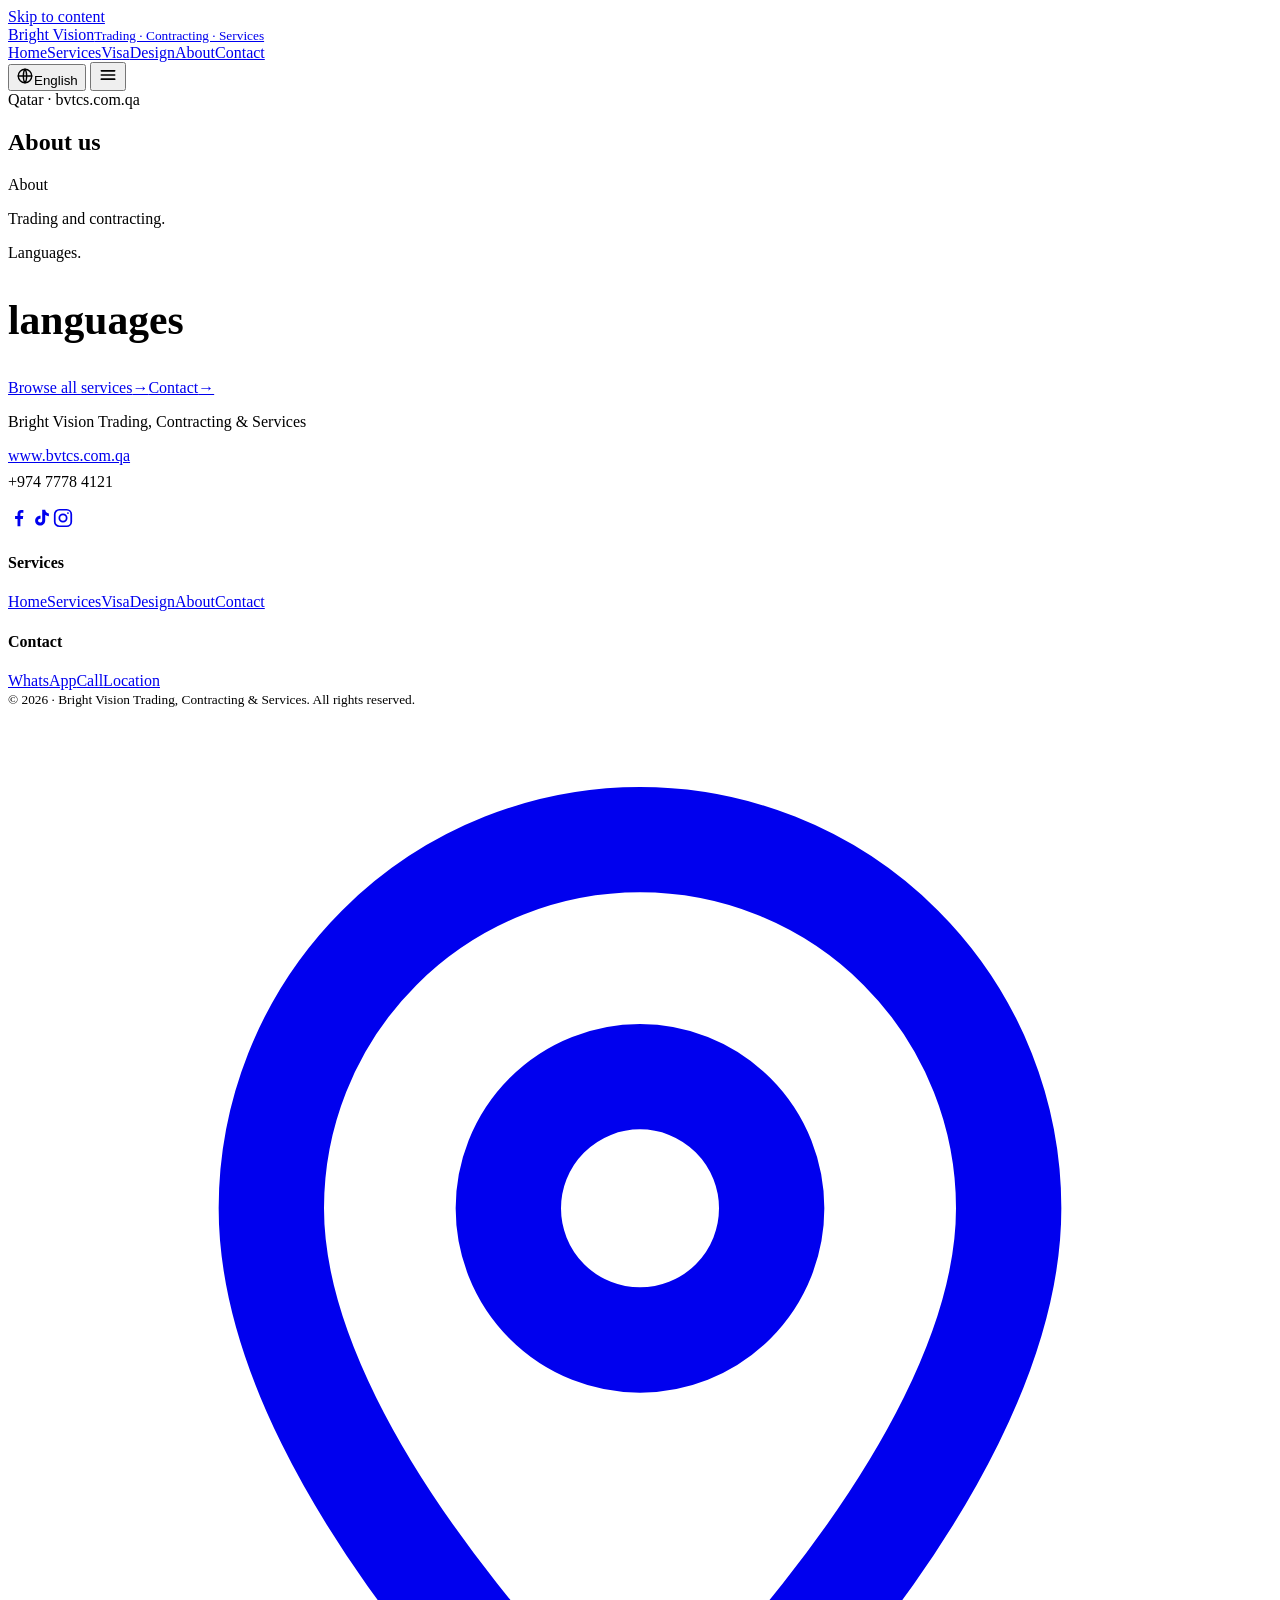
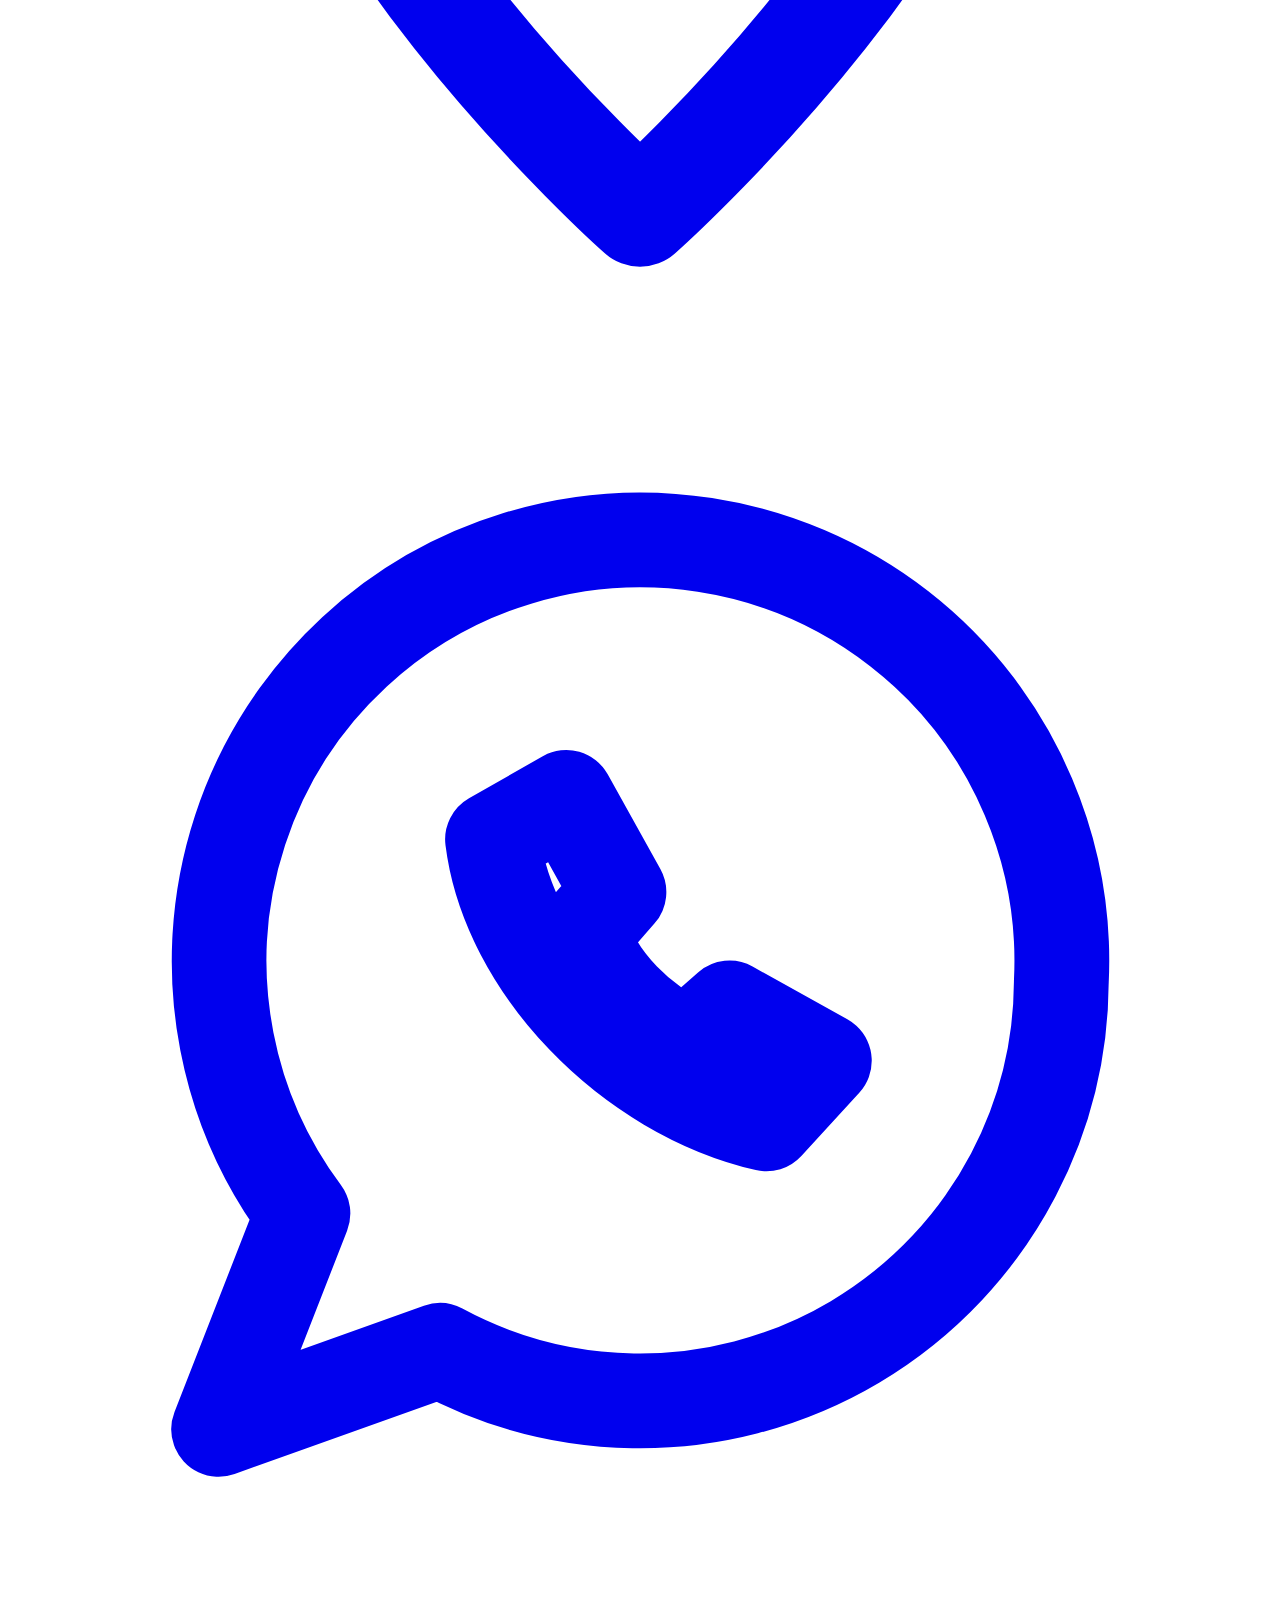
==== about.html @ ee3015b7 "Add files via upload" ====
<!DOCTYPE html>
<html lang="en" dir="ltr">
<head>
<meta charset="utf-8">
<meta name="viewport" content="width=device-width, initial-scale=1, viewport-fit=cover">
<title>About | Bright Vision Trading</title>
<meta name="description" content="Bright Vision Trading, Contracting &amp; Services. Company licences, visas, QID, banking, vehicle and printing services in Qatar. English, Arabic, Hindi, Urdu, Nepali and Bengali.">
<meta property="og:title" content="About | Bright Vision Trading">
<meta property="og:description" content="Bright Vision Trading, Contracting &amp; Services. Company licences, visas, QID, banking, vehicle and printing services in Qatar. English, Arabic, Hindi, Urdu, Nepali and Bengali.">
<meta property="og:type" content="website">
<meta name="theme-color" content="#FBF7EE">
<link rel="icon" type="image/png" href="assets/logo-mask.png">
<noscript><style>.rv{opacity:1!important}</style></noscript>
<link rel="preconnect" href="https://fonts.googleapis.com">
<link rel="preconnect" href="https://fonts.gstatic.com" crossorigin>
<link rel="stylesheet" href="https://fonts.googleapis.com/css2?family=Bricolage+Grotesque:opsz,wght@12..96,400..800&family=Instrument+Sans:wght@400..700&family=Noto+Sans+Arabic:wght@400..700&family=Noto+Nastaliq+Urdu:wght@400..700&family=Noto+Sans+Devanagari:wght@400..700&family=Noto+Sans+Bengali:wght@400..700&display=swap">
<link rel="stylesheet" href="css/logo.css">
<link rel="stylesheet" href="css/style.css">
</head>
<body data-page="about">
<a class="skip" href="#main" data-t="skip">Skip to content</a>
<div id="prog" aria-hidden="true"></div>


<div class="gate" id="gate" role="dialog" aria-modal="true" aria-labelledby="gate-h" hidden>
  <div class="gate-in">
    <button type="button" class="gate-x" id="gate-x" aria-label="Close" hidden>✕</button>
    <span class="logo" role="img" aria-label="Bright Vision"></span>
    <h2 id="gate-h" class="gate-title">Bright Vision</h2>
    <div class="gate-cap" id="gate-cap"></div>
    <div class="gate-grid" id="gate-grid"></div>
  </div>
</div>

<div id="app">
<header class="top" id="top">
  <div class="wrap">
    <a class="brand" href="https://www.bvtcs.com.qa" target="_blank" rel="noopener" aria-label="Bright Vision, www.bvtcs.com.qa"><span class="logo" role="img" aria-label="" style="--w:52px"></span><span class="tx">Bright Vision<small data-t="tag">Trading · Contracting · Services</small></span></a>
    <nav class="nav" aria-label="Main"><a href="index.html" data-t="nav_home">Home</a><a href="services.html" data-t="nav_services">Services</a><a href="visa.html" data-t="nav_visa">Visa</a><a href="design.html" data-t="nav_design">Design</a><a href="about.html" aria-current="page" data-t="nav_about">About</a><a href="contact.html" data-t="nav_contact">Contact</a></nav>
    <div class="tools">
      <button type="button" class="lbtn" id="lang-btn" aria-label="Language"><svg viewBox="0 0 24 24" width="18" height="18" fill="none" stroke="currentColor" stroke-width="1.8" stroke-linecap="round" aria-hidden="true"><circle cx="12" cy="12" r="9"/><path d="M3 12h18M12 3c3 3.5 3 14.5 0 18M12 3c-3 3.5-3 14.5 0 18"/></svg><span id="lang-name">English</span></button>
      <button type="button" class="ibtn" id="menu-btn" aria-label="Menu" aria-expanded="false"><svg viewBox="0 0 24 24" width="20" height="20" fill="none" stroke="currentColor" stroke-width="2" stroke-linecap="round" aria-hidden="true"><path d="M4 7h16M4 12h16M4 17h16"/></svg></button>
    </div>
  </div>
</header>
<main id="main">
<section class="hero sub"><div class="grid-bg"></div><div class="wrap">
  <span class="eyebrow"><i></i><span data-t="hero_eyebrow">Qatar · bvtcs.com.qa</span></span>
  <h1 data-t="about_h">About us</h1>
  
</div></section>
<section class="s"><div class="wrap about">
  <div><p data-t="about_p1" class="rv">About</p><p data-t="about_p2" class="rv">Trading and contracting.</p><p data-t="about_p3" class="rv">Languages.</p></div>
  <div class="rv"><div class="sh" style="margin-bottom:18px"><h2 data-t="stat_langs" style="font-size:clamp(1.8rem,4vw,2.6rem)">languages</h2></div><div class="langs" id="langs"></div>
  <div class="btns" style="margin-top:34px"><a class="btn primary" href="services.html"><span data-t="cta_browse">Browse all services</span><span class="arr" aria-hidden="true">→</span></a><a class="btn line" href="contact.html"><span data-t="nav_contact">Contact</span><span class="arr" aria-hidden="true">→</span></a></div></div>
</div></section>
</main>
<footer class="foot">
  <div class="wrap">
    <div><a href="https://www.bvtcs.com.qa" target="_blank" rel="noopener" aria-label="www.bvtcs.com.qa"><span class="logo" role="img" aria-label="Bright Vision"></span></a><p>Bright Vision Trading, Contracting &amp; Services</p><a class="ltr" href="https://www.bvtcs.com.qa" target="_blank" rel="noopener">www.bvtcs.com.qa</a><p class="ltr" style="margin-top:8px">+974 7778 4121</p><div class="social"><a class="soc" href="https://www.facebook.com/share/1bd8rBZ3GA/" target="_blank" rel="noopener" aria-label="Facebook (Bright Vision)"><svg viewBox="0 0 24 24" width="22" height="22" fill="currentColor" aria-hidden="true"><path d="M13.5 21v-8h2.7l.4-3.2h-3.1V7.8c0-.9.3-1.5 1.6-1.5h1.7V3.4c-.3 0-1.3-.1-2.4-.1-2.4 0-4 1.5-4 4.1v2.4H7.7V13h2.7v8h3.1z"/></svg></a><a class="soc" href="https://www.tiktok.com/@brightvision4121?_r=1&amp;_t=ZS-9BKxPsGutCH" target="_blank" rel="noopener" aria-label="TikTok (Bright Vision)"><svg viewBox="0 0 24 24" width="22" height="22" fill="currentColor" aria-hidden="true"><path d="M16.6 3c.3 2.4 1.7 3.8 4 4v3c-1.4 0-2.8-.4-4-1.2v5.9c0 3.2-2.5 5.5-5.5 5.5S5.6 18 5.6 14.9c0-3.1 2.6-5.6 5.9-5.3v3.2c-1.6-.4-2.7.7-2.7 2 0 1.2 1 2.2 2.2 2.2 1.3 0 2.3-.9 2.3-2.4V3h3.3z"/></svg></a><a class="soc" href="https://www.instagram.com/bvtcs.qa?cplk=MXY1Y21hZmdsaXBzOQ==" target="_blank" rel="noopener" aria-label="Instagram (Bright Vision)"><svg viewBox="0 0 24 24" width="22" height="22" fill="none" stroke="currentColor" stroke-width="1.9" aria-hidden="true"><rect x="3" y="3" width="18" height="18" rx="5"/><circle cx="12" cy="12" r="4"/><circle cx="17.4" cy="6.6" r="1" fill="currentColor" stroke="none"/></svg></a></div></div>
    <div><h4 data-t="nav_services">Services</h4><a href="index.html" data-t="nav_home">Home</a><a href="services.html" data-t="nav_services">Services</a><a href="visa.html" data-t="nav_visa">Visa</a><a href="design.html" data-t="nav_design">Design</a><a href="about.html" data-t="nav_about">About</a><a href="contact.html" data-t="nav_contact">Contact</a></div>
    <div><h4 data-t="nav_contact">Contact</h4><a href="https://wa.me/97477784121?text=Hello%20Bright%20Vision%2C%20I%20would%20like%20to%20make%20an%20enquiry." target="_blank" rel="noopener" data-t="c_wa">WhatsApp</a><a href="tel:+97477784121" data-t="call">Call</a><a href="https://maps.app.goo.gl/YHcfcu7H1RyJaXjJ8" target="_blank" rel="noopener" data-t="c_loc">Location</a></div>
    <small>© <span id="yr">2026</span> · <span data-t="footer">Bright Vision Trading, Contracting &amp; Services. All rights reserved.</span></small>
  </div>
</footer>
</div>

<div class="fabs">
  <a class="fab pin" id="fab-map" href="https://maps.app.goo.gl/YHcfcu7H1RyJaXjJ8" target="_blank" rel="noopener" aria-label="Location"><svg viewBox="0 0 24 24" fill="none" stroke="currentColor" stroke-width="2" stroke-linecap="round" stroke-linejoin="round" aria-hidden="true"><path d="M12 21s-7-6.2-7-11.5A7 7 0 0 1 19 9.5C19 14.8 12 21 12 21z"/><circle cx="12" cy="9.5" r="2.5"/></svg></a>
  <a class="fab" id="fab" href="https://wa.me/97477784121?text=Hello%20Bright%20Vision%2C%20I%20would%20like%20to%20make%20an%20enquiry." target="_blank" rel="noopener" aria-label="WhatsApp"><svg viewBox="0 0 24 24"  fill="none" stroke="currentColor" stroke-width="1.8" stroke-linecap="round" stroke-linejoin="round" aria-hidden="true"><path d="M20 11.5a8 8 0 0 1-11.8 7L4 20l1.6-4.1A8 8 0 1 1 20 11.5z"/><path d="M9.2 8.8c.3 2.4 2.6 4.8 5.2 5.4l1.1-1.2-1.8-1-.8.7c-.9-.4-1.7-1.2-2-2.1l.7-.8-1-1.8z"/></svg></a>
</div>

<script src="js/data.js"></script>
<script src="js/main.js"></script>
</body>
</html>
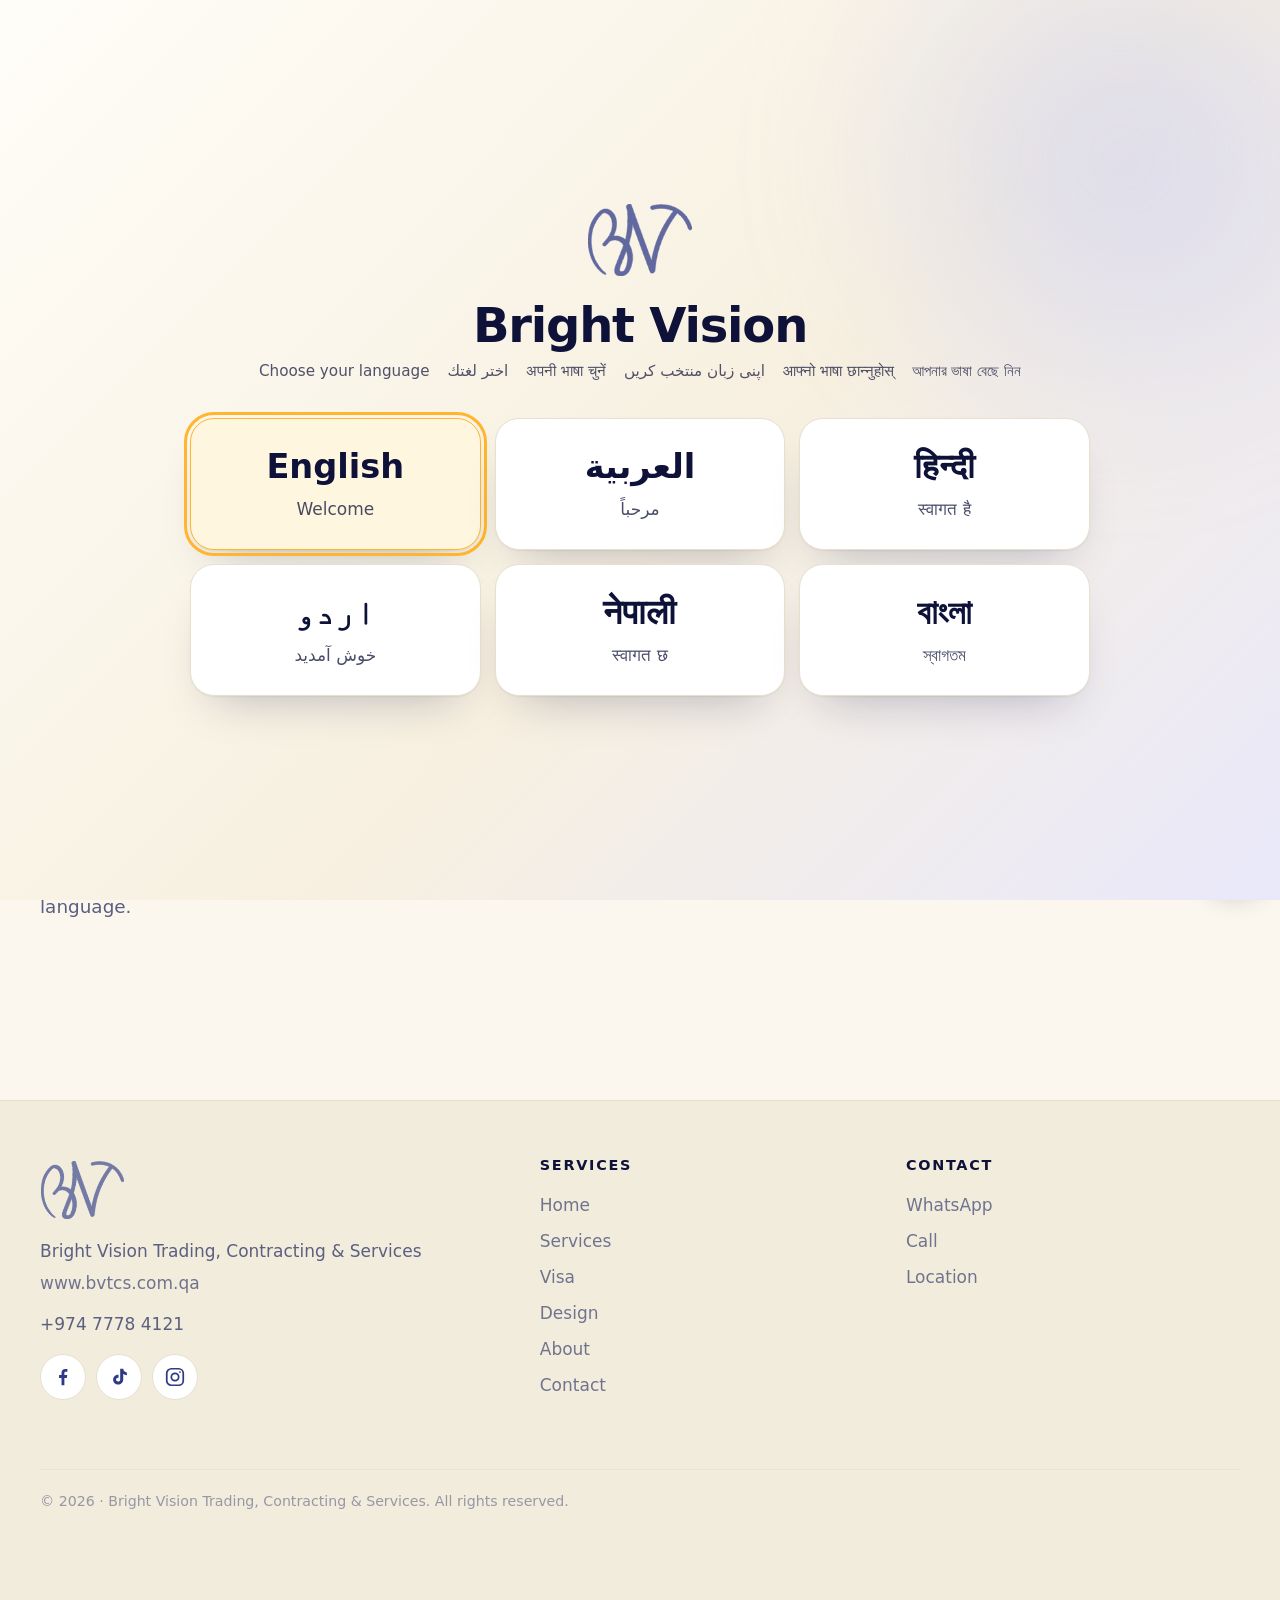
==== commit dffdf6a8: "Fix mobile category card overflow and refresh responsive stylesheet" ====
--- a/about.html
+++ b/about.html
@@ -15,7 +15,7 @@
 <link rel="preconnect" href="https://fonts.gstatic.com" crossorigin>
 <link rel="stylesheet" href="https://fonts.googleapis.com/css2?family=Bricolage+Grotesque:opsz,wght@12..96,400..800&family=Instrument+Sans:wght@400..700&family=Noto+Sans+Arabic:wght@400..700&family=Noto+Nastaliq+Urdu:wght@400..700&family=Noto+Sans+Devanagari:wght@400..700&family=Noto+Sans+Bengali:wght@400..700&display=swap">
 <link rel="stylesheet" href="css/logo.css">
-<link rel="stylesheet" href="css/style.css">
+<link rel="stylesheet" href="css/style.css?v=20261112-mobilefix">
 </head>
 <body data-page="about">
 <a class="skip" href="#main" data-t="skip">Skip to content</a>
--- a/css/logo.css
+++ b/css/logo.css
@@ -0,0 +1,3 @@
+/* Logo as a CSS mask (small PNG embedded so the page also works when opened from disk).
+   Source image: assets/logo-mask.png */
+:root{--logo:url("[data-uri]")}
--- a/css/style.css
+++ b/css/style.css
@@ -0,0 +1,389 @@
+/* Bright Vision Trading, Contracting & Services — bold, modern UI.
+   Navy brand from the logo, aurora gradients, glass cards, big type. */
+:root{
+  --bg:#FBF7EE; --surface:#FFFFFF; --ink:#0E1238; --muted:#5B5F80; --line:#E7E0CF;
+  --brand:#2E3A87; --brand-2:#4F5FE0; --accent:#FFB52E; --on-accent:#2A1A00;
+  --tint:#F2ECDD; --glass:rgba(251,247,238,.82); --glass-line:rgba(46,58,135,.14);
+  --wa:#25D366; --on-wa:#04280F;
+  --hero-a:#0A0E33; --hero-b:#1B2680; --hero-c:#3C4DE0;
+  --shadow:0 1px 2px rgba(14,18,56,.06),0 24px 48px -24px rgba(14,18,56,.28);
+  --f-display:'Bricolage Grotesque',system-ui,sans-serif;
+  --f-body:'Instrument Sans',system-ui,sans-serif;
+  --r:22px; --gut:clamp(16px,4vw,40px); --max:1240px;
+}
+[lang="ar"]{--f-display:'Noto Sans Arabic',system-ui,sans-serif;--f-body:'Noto Sans Arabic',system-ui,sans-serif}
+[lang="ur"]{--f-display:'Noto Nastaliq Urdu',serif;--f-body:'Noto Nastaliq Urdu',serif}
+[lang="hi"],[lang="ne"]{--f-display:'Noto Sans Devanagari',system-ui,sans-serif;--f-body:'Noto Sans Devanagari',system-ui,sans-serif}
+[lang="bn"]{--f-display:'Noto Sans Bengali',system-ui,sans-serif;--f-body:'Noto Sans Bengali',system-ui,sans-serif}
+[lang="ur"] body{line-height:2}
+
+*{box-sizing:border-box;margin:0}
+html{scroll-behavior:smooth;-webkit-text-size-adjust:100%}
+body{background:var(--bg);color:var(--ink);font:400 1.0625rem/1.65 var(--f-body);overflow-x:hidden;-webkit-font-smoothing:antialiased}
+img,svg{display:block;max-width:100%}
+a{color:inherit;text-decoration:none}
+button,input,select,textarea{font:inherit;color:inherit}
+:focus-visible{outline:3px solid var(--accent);outline-offset:3px;border-radius:8px}
+.wrap{width:min(100% - 2*var(--gut),var(--max));margin-inline:auto}
+.ltr{direction:ltr;unicode-bidi:isolate;display:inline-block}
+[hidden]{display:none!important}
+h1,h2,h3{font-family:var(--f-display);line-height:1.04;letter-spacing:-.025em;font-weight:800}
+[lang="ar"] h1,[lang="ar"] h2,[lang="ar"] h3,[lang="ur"] h1,[lang="ur"] h2,[lang="ur"] h3,[lang="hi"] h1,[lang="hi"] h2,[lang="ne"] h1,[lang="ne"] h2,[lang="bn"] h1,[lang="bn"] h2{letter-spacing:0;line-height:1.3}
+
+/* logo */
+.logo{display:block;width:var(--w,64px);aspect-ratio:640/445;background:currentColor;-webkit-mask:var(--logo) center/contain no-repeat;mask:var(--logo) center/contain no-repeat}
+
+/* progress */
+#prog{position:fixed;inset:0 0 auto 0;height:3px;z-index:90;background:linear-gradient(90deg,var(--accent),var(--brand-2));transform:scaleX(0);transform-origin:left}
+[dir="rtl"] #prog{transform-origin:right}
+
+/* header */
+.top{position:fixed;inset:0 0 auto 0;z-index:80;color:var(--ink);transition:background .3s,color .3s,box-shadow .3s,backdrop-filter .3s}
+.top.scrolled,.top.open{background:var(--glass);color:var(--ink);backdrop-filter:blur(16px) saturate(1.4);-webkit-backdrop-filter:blur(16px) saturate(1.4);box-shadow:0 1px 0 var(--glass-line)}
+.top .wrap{display:flex;align-items:center;gap:18px;height:72px}
+.brand .logo{color:var(--brand)}
+.brand{display:flex;align-items:center;gap:12px;margin-inline-end:auto;font:800 1rem/1.1 var(--f-display);letter-spacing:-.01em}
+.top.scrolled .brand .logo,.top.open .brand .logo{color:var(--brand)}
+.brand small{display:block;font:600 .64rem/1.2 var(--f-body);letter-spacing:.14em;text-transform:uppercase;opacity:.7;margin-top:2px}
+.nav{display:flex;gap:4px}
+.nav a{padding:9px 16px;border-radius:99px;font-weight:600;font-size:.95rem;opacity:.86;transition:background .2s,opacity .2s}
+.nav a:hover{opacity:1;background:rgba(79,95,224,.12)}
+.nav a[aria-current="page"]{opacity:1;background:rgba(79,95,224,.16)}
+.tools{display:flex;gap:8px}
+.ibtn,.lbtn{height:42px;border-radius:99px;border:1px solid currentColor;background:transparent;display:inline-flex;align-items:center;gap:8px;cursor:pointer;opacity:.9;transition:transform .2s,background .2s}
+.ibtn{width:42px;justify-content:center}
+.lbtn{padding:0 16px;font-weight:700;font-size:.9rem}
+.ibtn:hover,.lbtn:hover{background:rgba(79,95,224,.14);transform:translateY(-1px)}
+#menu-btn{display:none}
+@media (max-width:900px){
+  .nav{position:absolute;top:72px;inset-inline:0;flex-direction:column;padding:10px var(--gut) 20px;background:var(--glass);backdrop-filter:blur(18px);-webkit-backdrop-filter:blur(18px);color:var(--ink);display:none;border-bottom:1px solid var(--glass-line)}
+  .top.open .nav{display:flex}
+  .nav a{font-size:1.15rem;padding:14px 16px}
+  #menu-btn{display:inline-flex}
+  .brand span.tx{display:none}
+}
+
+/* hero */
+.hero{position:relative;color:var(--ink);overflow:hidden;isolation:isolate;background:linear-gradient(135deg,#FFFDF8,#F7F0E0 55%,#E9E8FA)}
+.hero::before,.hero::after{content:"";position:absolute;z-index:-1;border-radius:50%;filter:blur(70px);opacity:.4}
+.hero::before{width:46vw;height:46vw;max-width:620px;max-height:620px;inset-inline-end:-8vw;top:-10vw;background:radial-gradient(circle,#A9B3FF,transparent 65%);animation:drift 14s ease-in-out infinite alternate}
+.hero::after{width:38vw;height:38vw;max-width:520px;max-height:520px;inset-inline-start:-10vw;bottom:-14vw;background:radial-gradient(circle,#FFB52E,transparent 65%);opacity:.32;animation:drift 18s ease-in-out infinite alternate-reverse}
+@keyframes drift{to{transform:translate(4vw,3vw) scale(1.12)}}
+.grid-bg{position:absolute;inset:0;z-index:-1;opacity:.07;background-image:linear-gradient(var(--brand) 1px,transparent 1px),linear-gradient(90deg,var(--brand) 1px,transparent 1px);background-size:56px 56px;-webkit-mask:radial-gradient(ellipse at 50% 30%,#000,transparent 72%);mask:radial-gradient(ellipse at 50% 30%,#000,transparent 72%)}
+.hero.big{padding:150px 0 90px;min-height:min(100svh,880px);display:flex;align-items:center}
+.hero.sub{padding:140px 0 70px}
+.eyebrow{display:inline-flex;align-items:center;gap:10px;padding:8px 16px;border-radius:99px;background:rgba(46,58,135,.07);border:1px solid rgba(46,58,135,.18);font-weight:600;font-size:.85rem;letter-spacing:.04em;backdrop-filter:blur(8px)}
+.eyebrow i{width:8px;height:8px;border-radius:50%;background:var(--accent);box-shadow:0 0 0 4px rgba(255,181,46,.28);animation:pulse 2s infinite}
+@keyframes pulse{50%{box-shadow:0 0 0 9px rgba(255,181,46,0)}}
+.hero h1{font-size:clamp(2.7rem,8.4vw,7rem);margin:22px 0 22px;max-width:15ch;text-wrap:balance}
+.hero.sub h1{font-size:clamp(2.4rem,6.4vw,5rem);max-width:18ch}
+.hero h1 em{font-style:normal;background:linear-gradient(100deg,var(--brand),var(--brand-2) 55%,#E58A00);-webkit-background-clip:text;background-clip:text;color:transparent}
+.hero p.lead{font-size:clamp(1.05rem,2vw,1.32rem);max-width:54ch;color:var(--muted)}
+.hero-grid{display:grid;grid-template-columns:1.25fr .75fr;gap:48px;align-items:center}
+.hero-art{position:relative;aspect-ratio:1;max-width:420px;justify-self:center;width:100%;transform:translateY(calc(var(--py,0)*-.4px))}
+.hero-art .disc{position:absolute;inset:6%;border-radius:50%;background:conic-gradient(from 200deg,rgba(255,255,255,.6),rgba(255,181,46,.5),rgba(111,125,255,.4),rgba(255,255,255,.6));animation:spin 22s linear infinite;filter:blur(1px)}
+.hero-art .glassbox{position:absolute;inset:18%;border-radius:32%;background:rgba(255,255,255,.55);border:1px solid rgba(46,58,135,.16);backdrop-filter:blur(14px);-webkit-backdrop-filter:blur(14px);display:grid;place-items:center;box-shadow:0 30px 80px -20px rgba(46,58,135,.35)}
+.hero-art .logo{--w:62%;color:var(--brand)}
+.chip-f{position:absolute;padding:10px 16px;border-radius:16px;background:rgba(255,255,255,.92);color:#0E1238;font-weight:700;font-size:.86rem;box-shadow:0 14px 34px -10px rgba(0,0,0,.5);animation:bob 5s ease-in-out infinite;white-space:nowrap}
+.chip-f:nth-of-type(1){top:8%;inset-inline-start:-6%}
+.chip-f:nth-of-type(2){bottom:14%;inset-inline-end:-8%;animation-delay:-2s}
+.chip-f:nth-of-type(3){bottom:-2%;inset-inline-start:8%;animation-delay:-3.4s}
+@keyframes bob{50%{transform:translateY(-10px)}}
+@keyframes spin{to{transform:rotate(360deg)}}
+@media (max-width:900px){.hero-grid{grid-template-columns:1fr}.hero-art{max-width:300px;order:-1}.hero.big{padding-top:120px}}
+.btns{display:flex;flex-wrap:wrap;gap:12px;margin-top:34px}
+.btn{display:inline-flex;align-items:center;gap:10px;padding:15px 26px;border-radius:99px;font-weight:700;border:2px solid transparent;cursor:pointer;transition:transform .2s,box-shadow .2s,background .2s;font-size:1rem;position:relative;overflow:hidden}
+.btn:hover{transform:translateY(-3px)}
+.btn.primary{background:var(--accent);color:var(--on-accent);box-shadow:0 14px 34px -12px rgba(255,181,46,.7)}
+.btn.wa{background:var(--wa);color:var(--on-wa);box-shadow:0 14px 34px -12px rgba(37,211,102,.6)}
+.btn.glass{background:rgba(255,255,255,.12);border-color:rgba(255,255,255,.35);color:#fff;backdrop-filter:blur(8px)}
+.btn.glass:hover{background:rgba(255,255,255,.22)}
+.hero .btn.glass{background:#fff;border-color:var(--line);color:var(--ink);backdrop-filter:none}
+.hero .btn.glass:hover{border-color:var(--brand-2);background:#fff}
+.btn.line{border-color:var(--line);background:var(--surface);color:var(--ink)}
+.btn.line:hover{border-color:var(--brand-2)}
+.btn.sm{padding:10px 18px;font-size:.9rem}
+.btn .arr{transition:transform .25s}.btn:hover .arr,.cat:hover .arr,.cc:hover .arr{transform:translateX(5px)}
+[dir="rtl"] .arr{display:inline-block;transform:scaleX(-1)}[dir="rtl"] .btn:hover .arr,[dir="rtl"] .cat:hover .arr,[dir="rtl"] .cc:hover .arr{transform:scaleX(-1) translateX(5px)}
+
+/* stats strip */
+.stats{display:grid;grid-template-columns:repeat(3,1fr);gap:14px;margin-top:56px;max-width:640px}
+.stat{padding:18px 20px;border-radius:20px;background:#fff;border:1px solid var(--line);box-shadow:var(--shadow)}
+.stat b{display:block;font:800 clamp(2rem,4.5vw,3rem)/1 var(--f-display);color:var(--brand);font-variant-numeric:tabular-nums}
+.stat span{font-size:.85rem;color:var(--muted)}
+
+/* marquee */
+.mq{overflow:hidden;background:var(--brand);color:#fff;padding:16px 0;border-block:1px solid rgba(255,255,255,.1);-webkit-mask:linear-gradient(90deg,transparent,#000 6%,#000 94%,transparent);mask:linear-gradient(90deg,transparent,#000 6%,#000 94%,transparent)}
+.mq-track{display:flex;gap:44px;width:max-content;animation:mq 60s linear infinite;direction:ltr}
+.mq:hover .mq-track{animation-play-state:paused}
+.mq-track span{display:inline-flex;align-items:center;gap:44px;font:700 1.1rem var(--f-display);white-space:nowrap}
+.mq-track span::after{content:"✦";color:var(--accent)}
+@keyframes mq{to{transform:translateX(-50%)}}
+
+/* sections */
+section.s{padding:clamp(64px,10vw,120px) 0;position:relative}
+.sh{max-width:720px;margin-bottom:clamp(32px,5vw,56px)}
+.sh h2{font-size:clamp(2.1rem,5.4vw,4rem)}
+.sh p{color:var(--muted);margin-top:14px;font-size:1.12rem}
+.kicker{font-weight:700;color:var(--brand-2);letter-spacing:.14em;text-transform:uppercase;font-size:.78rem;margin-bottom:12px;display:block}
+
+/* category bento */
+.bento{display:grid;grid-template-columns:repeat(12,1fr);gap:16px}
+.cat{grid-column:span 4;position:relative;padding:28px;border-radius:var(--r);background:var(--surface);border:1px solid var(--line);overflow:hidden;display:flex;flex-direction:column;gap:14px;min-height:230px;transition:transform .3s,box-shadow .3s,border-color .3s;isolation:isolate}
+.cat::before{content:"";position:absolute;inset:0;z-index:-1;background:radial-gradient(420px circle at var(--mx,50%) var(--my,0%),rgba(79,95,224,.22),transparent 60%);opacity:0;transition:opacity .3s}
+.cat:hover{transform:translateY(-6px);box-shadow:var(--shadow);border-color:var(--brand-2)}
+.cat:hover::before{opacity:1}
+.cat .ico{width:58px;height:58px;border-radius:18px;display:grid;place-items:center;background:linear-gradient(135deg,var(--brand),var(--brand-2));color:#fff;box-shadow:0 12px 24px -10px var(--brand-2);transition:transform .4s}
+.cat:hover .ico{transform:rotate(-8deg) scale(1.08)}
+.cat h3{font-size:1.5rem}
+.cat .n{margin-top:auto;display:flex;justify-content:space-between;align-items:center;color:var(--muted);font-weight:600;font-size:.92rem}
+.cat .n .arr{color:var(--brand-2);font-size:1.3rem}
+@media (min-width:901px){.cat:nth-child(n+4){grid-column:span 3}}
+@media (max-width:900px){.bento{grid-template-columns:1fr 1fr}.cat{grid-column:span 1}.cat:last-child:nth-child(odd){grid-column:span 2}}
+@media (max-width:560px){.bento{grid-template-columns:1fr}.cat{min-height:0}}
+
+/* steps */
+.steps{display:grid;grid-template-columns:repeat(4,1fr);gap:16px;counter-reset:st}
+.step{padding:28px 24px;border-radius:var(--r);background:var(--tint);position:relative;counter-increment:st;transition:transform .3s}
+.step:hover{transform:translateY(-5px)}
+.step::before{content:"0" counter(st);display:block;font:800 3.4rem/1 var(--f-display);color:transparent;-webkit-text-stroke:1.5px var(--brand-2);margin-bottom:14px}
+.step h3{font-size:1.25rem;margin-bottom:8px}
+.step p{color:var(--muted);font-size:.98rem}
+@media (max-width:900px){.steps{grid-template-columns:1fr 1fr}}@media (max-width:520px){.steps{grid-template-columns:1fr}}
+
+/* big band */
+.band{border-radius:36px;padding:clamp(34px,6vw,76px);color:#fff;position:relative;overflow:hidden;isolation:isolate;background:linear-gradient(135deg,var(--hero-a),var(--hero-b) 55%,var(--hero-c))}
+.band::after{content:"";position:absolute;z-index:-1;width:520px;height:520px;inset-inline-end:-140px;top:-160px;border-radius:50%;background:radial-gradient(circle,rgba(255,181,46,.5),transparent 65%);filter:blur(30px)}
+.band h2{font-size:clamp(2rem,5vw,3.7rem);max-width:16ch}
+.band p{max-width:50ch;opacity:.86;margin-top:14px;font-size:1.12rem}
+.band.alt{background:linear-gradient(135deg,#0E3B2C,#128C4A 70%,#25D366)}
+.band.alt::after{background:radial-gradient(circle,rgba(255,255,255,.35),transparent 65%)}
+
+/* toolbar */
+.bar{position:sticky;top:72px;z-index:40;padding:14px 0;background:linear-gradient(var(--bg) 70%,transparent)}
+.search{display:flex;align-items:center;gap:12px;padding:0 20px;height:58px;border-radius:99px;background:var(--surface);border:2px solid var(--line);box-shadow:var(--shadow);transition:border-color .2s}
+.search:focus-within{border-color:var(--brand-2)}
+.search input{flex:1;border:0;background:transparent;outline:0;min-width:0;height:100%;font-size:1.05rem}
+.search svg{color:var(--muted);flex:none}
+.chips{display:flex;gap:8px;overflow-x:auto;padding:12px 2px 4px;scrollbar-width:none}
+.chips::-webkit-scrollbar{display:none}
+.chip{flex:none;padding:9px 18px;border-radius:99px;border:1.5px solid var(--line);background:var(--surface);cursor:pointer;font-weight:600;font-size:.92rem;transition:all .2s}
+.chip:hover{border-color:var(--brand-2)}
+.chip[aria-pressed="true"]{background:var(--brand);color:#fff;border-color:var(--brand)}
+
+/* service cards */
+.grp{margin-top:44px}
+.grp h2{font-size:clamp(1.5rem,3vw,2.1rem);display:flex;align-items:center;gap:14px;margin-bottom:20px}
+.grp h2 .ico{width:46px;height:46px;border-radius:14px;display:grid;place-items:center;background:linear-gradient(135deg,var(--brand),var(--brand-2));color:#fff;flex:none}
+.grp h2 small{margin-inline-start:auto;font:600 .9rem var(--f-body);color:var(--muted)}
+.cards{display:grid;grid-template-columns:repeat(auto-fill,minmax(290px,1fr));gap:14px}
+.card{position:relative;padding:22px;border-radius:20px;background:var(--surface);border:1px solid var(--line);display:flex;flex-direction:column;gap:18px;justify-content:space-between;overflow:hidden;isolation:isolate;transition:transform .3s,box-shadow .3s,border-color .3s}
+.card::before{content:"";position:absolute;inset:0;z-index:-1;background:radial-gradient(300px circle at var(--mx,50%) var(--my,0%),rgba(79,95,224,.2),transparent 62%);opacity:0;transition:opacity .3s}
+.card:hover{transform:translateY(-5px);box-shadow:var(--shadow);border-color:var(--brand-2)}
+.card:hover::before{opacity:1}
+.card .no{font:800 .8rem var(--f-display);color:var(--brand-2);letter-spacing:.1em}
+.card h3{font:700 1.12rem/1.4 var(--f-display);letter-spacing:-.01em}
+.card .ask{display:inline-flex;align-items:center;gap:8px;font-weight:700;font-size:.9rem;color:var(--brand)}
+.card .ask svg{color:#1AA853}
+.empty{padding:40px;text-align:center;color:var(--muted)}
+
+/* countries */
+.cgrid{display:grid;grid-template-columns:repeat(auto-fill,minmax(220px,1fr));gap:10px}
+.cc{display:flex;align-items:center;gap:12px;padding:12px 16px;border-radius:16px;background:var(--surface);border:1px solid var(--line);transition:transform .2s,border-color .2s,box-shadow .2s}
+.cc:hover{transform:translateY(-3px);border-color:var(--brand-2);box-shadow:var(--shadow)}
+.cc .code{flex:none;width:40px;height:40px;border-radius:12px;display:grid;place-items:center;background:var(--tint);color:var(--brand);font:800 .78rem var(--f-display);letter-spacing:.04em}
+.cc .nm{font-weight:600;flex:1;min-width:0;overflow-wrap:anywhere;line-height:1.3}
+.cc .arr{color:var(--brand-2)}
+.count{color:var(--muted);font-weight:600;margin:14px 4px 0}
+
+/* contact */
+.split{display:grid;grid-template-columns:1fr 1fr;gap:20px;align-items:start}
+@media (max-width:900px){.split{grid-template-columns:1fr}}
+.ccard{padding:26px;border-radius:var(--r);background:var(--surface);border:1px solid var(--line);margin-bottom:16px;box-shadow:var(--shadow)}
+.ccard .lbl{font-weight:700;color:var(--brand-2);letter-spacing:.1em;text-transform:uppercase;font-size:.76rem}
+.ccard .val{display:block;font:800 clamp(1.7rem,3.6vw,2.3rem)/1.2 var(--f-display);margin:8px 0 16px}
+.row{display:flex;flex-wrap:wrap;gap:10px}
+.mapbox{display:grid;place-items:center;height:190px;border-radius:18px;margin:12px 0 16px;color:#fff;position:relative;overflow:hidden;background:
+ radial-gradient(circle at 30% 30%,rgba(255,181,46,.45),transparent 40%),linear-gradient(135deg,#1B2680,#3C4DE0);background-size:auto}
+.mapbox::before{content:"";position:absolute;inset:0;opacity:.2;background-image:linear-gradient(#fff 1px,transparent 1px),linear-gradient(90deg,#fff 1px,transparent 1px);background-size:34px 34px}
+.pinwrap{width:68px;height:68px;border-radius:50% 50% 50% 8%;transform:rotate(-45deg);background:var(--accent);color:var(--on-accent);display:grid;place-items:center;box-shadow:0 18px 30px -8px rgba(0,0,0,.5);animation:hop 2.4s ease-in-out infinite}
+.pinwrap svg{transform:rotate(45deg)}
+@keyframes hop{50%{transform:rotate(-45deg) translate(6px,-6px)}}
+.panel{padding:clamp(22px,4vw,34px);border-radius:var(--r);background:var(--surface);border:1px solid var(--line);box-shadow:var(--shadow)}
+.panel h2{font-size:1.8rem;margin-bottom:20px}
+.field{margin-bottom:16px}
+.field label{display:block;font-weight:700;font-size:.9rem;margin-bottom:6px}
+.field input,.field select,.field textarea{width:100%;padding:14px 16px;border-radius:14px;border:2px solid var(--line);background:var(--bg);outline:0;transition:border-color .2s}
+.field input:focus,.field select:focus,.field textarea:focus{border-color:var(--brand-2)}
+.field textarea{min-height:110px;resize:vertical}
+.ready{margin-top:18px;padding:18px;border-radius:16px;background:var(--tint)}
+.ready pre{white-space:pre-wrap;font:inherit;margin:8px 0 14px;color:var(--muted)}
+
+/* about */
+.about{display:grid;grid-template-columns:1.1fr .9fr;gap:clamp(24px,5vw,64px);align-items:start}
+@media (max-width:900px){.about{grid-template-columns:1fr}}
+.about p{color:var(--muted);font-size:1.15rem;margin-bottom:18px}
+.about p:first-child{color:var(--ink);font:600 clamp(1.25rem,2.6vw,1.7rem)/1.45 var(--f-display)}
+.langs{display:flex;flex-wrap:wrap;gap:10px}
+.langs button{padding:14px 22px;border-radius:99px;border:1.5px solid var(--line);background:var(--surface);cursor:pointer;font-weight:700;transition:all .2s}
+.langs button:hover{border-color:var(--brand-2);transform:translateY(-2px)}
+.langs button[aria-current="true"]{background:var(--brand);color:#fff;border-color:var(--brand)}
+
+/* footer */
+.foot{margin-top:40px;background:var(--tint);color:var(--muted);border-top:1px solid var(--line);padding:56px 0 100px}
+.foot .wrap{display:grid;grid-template-columns:1.4fr 1fr 1fr;gap:32px}
+@media (max-width:760px){.foot .wrap{grid-template-columns:1fr}}
+.foot .logo{--w:84px;color:var(--brand);margin-bottom:14px}
+.foot h4{color:var(--ink);font:700 .9rem var(--f-display);letter-spacing:.12em;text-transform:uppercase;margin-bottom:14px}
+.foot a{display:block;padding:4px 0;opacity:.85;transition:opacity .2s,transform .2s}
+.foot a:hover{opacity:1;transform:translateX(4px)}
+[dir="rtl"] .foot a:hover{transform:translateX(-4px)}
+.foot small{display:block;margin-top:34px;grid-column:1/-1;opacity:.6;border-top:1px solid var(--line);padding-top:20px}
+
+/* floating buttons */
+.fabs{position:fixed;inset-inline-end:16px;bottom:16px;z-index:70;display:flex;flex-direction:column;gap:12px}
+.fab{width:58px;height:58px;border-radius:50%;display:grid;place-items:center;background:var(--wa);color:#fff;box-shadow:0 14px 30px -8px rgba(0,0,0,.45);transition:transform .25s;position:relative}
+.fab svg{width:28px;height:28px}
+.fab.pin{background:var(--accent);color:var(--on-accent)}
+.fab:hover{transform:scale(1.1) translateY(-3px)}
+.fab::after{content:"";position:absolute;inset:0;border-radius:50%;border:2px solid currentColor;opacity:0;animation:ring 3s infinite}
+.fab.pin::after{animation-delay:1.5s}
+@keyframes ring{0%{transform:scale(1);opacity:.5}100%{transform:scale(1.7);opacity:0}}
+
+/* language gate */
+.gate{position:fixed;inset:0;z-index:200;display:grid;place-items:center;padding:24px;color:var(--ink);overflow:auto;background:linear-gradient(135deg,#FFFDF8,#F7F0E0 55%,#E9E8FA);transition:opacity .5s,transform .5s}
+.gate::before{content:"";position:fixed;width:60vw;height:60vw;max-width:700px;max-height:700px;inset-inline-end:-15vw;top:-15vw;border-radius:50%;background:radial-gradient(circle,#A9B3FF,transparent 65%);filter:blur(60px);opacity:.35;animation:drift 12s ease-in-out infinite alternate;pointer-events:none}
+.gate.leave{opacity:0;transform:scale(1.04);pointer-events:none}
+.gate-in{position:relative;width:min(100%,900px);text-align:center}
+.gate .logo{--w:104px;color:var(--brand);margin:0 auto 22px;animation:pop .8s cubic-bezier(.2,1.4,.4,1) both}
+@keyframes pop{from{transform:scale(.4) rotate(-12deg);opacity:0}}
+.gate .gate-title{font-family:var(--f-display);font-weight:800;line-height:1.1;font-size:clamp(1.8rem,4.6vw,3rem);margin-bottom:8px}
+.skip{position:fixed;inset-inline-start:12px;top:-60px;z-index:300;padding:10px 16px;border-radius:10px;background:var(--ink);color:var(--bg);font-weight:700}
+.skip:focus{top:12px}
+.gate-cap{display:flex;flex-wrap:wrap;justify-content:center;gap:6px 18px;opacity:.72;margin-bottom:34px;font-size:.95rem}
+.gate-grid{display:grid;grid-template-columns:repeat(3,1fr);gap:14px}
+@media (max-width:640px){.gate-grid{grid-template-columns:1fr 1fr}}
+.lang-card{padding:26px 14px;border-radius:24px;border:1.5px solid var(--line);background:#fff;box-shadow:var(--shadow);color:var(--ink);cursor:pointer;transition:transform .25s,background .25s,border-color .25s;animation:rise .6s both;display:flex;flex-direction:column;gap:6px;align-items:center}
+.lang-card:nth-child(2){animation-delay:.07s}.lang-card:nth-child(3){animation-delay:.14s}.lang-card:nth-child(4){animation-delay:.21s}.lang-card:nth-child(5){animation-delay:.28s}.lang-card:nth-child(6){animation-delay:.35s}
+@keyframes rise{from{transform:translateY(24px);opacity:0}}
+.lang-card:hover{transform:translateY(-6px) scale(1.03);border-color:var(--brand-2)}
+.lang-card b{font:800 clamp(1.5rem,3.4vw,2.1rem)/1.3 var(--f-display)}
+.lang-card span{opacity:.75}
+.lang-card[aria-current="true"]{border-color:var(--accent);background:#FFF6E0}
+.gate-x{position:absolute;top:-6px;inset-inline-end:0;background:transparent;border:1px solid var(--line);color:var(--ink);width:42px;height:42px;border-radius:50%;cursor:pointer;font-size:1.2rem}
+
+/* reveal */
+.rv{opacity:1;transform:none;transition:opacity .8s cubic-bezier(.2,.7,.2,1) var(--d,0ms),transform .8s cubic-bezier(.2,.7,.2,1) var(--d,0ms)}
+.rv.pre{opacity:0;transform:translateY(34px)}
+@media (prefers-reduced-motion:reduce){
+  *,*::before,*::after{animation:none!important;transition:none!important}
+  html{scroll-behavior:auto}.rv.pre{opacity:1;transform:none}
+}
+
+/* hint */
+.hint{color:var(--muted);font-size:.98rem;margin:18px 4px 0;padding:12px 16px;border-radius:14px;background:var(--tint);display:inline-block}
+
+/* design page: loader */
+.loader{position:fixed;inset:0;z-index:150;display:grid;place-items:center;overflow:hidden;color:#fff;background:linear-gradient(135deg,#0A0E33,#1B2680 60%,#3C4DE0);transition:transform .85s cubic-bezier(.76,0,.24,1);animation:ldfail 0s 6s forwards}
+@keyframes ldfail{to{visibility:hidden}}
+.loader.done{transform:translateY(-100%)}
+.ld-shapes i{position:absolute;display:block;transition:transform .35s ease-out}
+.ld-shapes .s1{width:150px;height:150px;border-radius:50%;background:radial-gradient(circle,#FFB52E,transparent 70%);top:14%;inset-inline-start:12%;animation:bob 4s ease-in-out infinite}
+.ld-shapes .s2{width:110px;height:110px;border:3px solid rgba(255,255,255,.5);border-radius:28px;bottom:16%;inset-inline-end:14%;animation:spin 9s linear infinite}
+.ld-shapes .s3{width:0;height:0;border-inline:50px solid transparent;border-bottom:86px solid rgba(255,255,255,.18);top:22%;inset-inline-end:20%;animation:bob 5s ease-in-out infinite}
+.ld-shapes .s4{width:70px;height:70px;border-radius:50%;border:12px solid #6F7DFF;bottom:20%;inset-inline-start:22%;animation:bob 3.4s ease-in-out infinite}
+.ld-core{position:relative;text-align:center;width:min(86vw,360px)}
+.ld-core .logo{--w:92px;color:#fff;margin:0 auto 18px;animation:pop .8s cubic-bezier(.2,1.4,.4,1) both}
+.ld-pct{font:800 clamp(4rem,16vw,7rem)/1 var(--f-display);font-variant-numeric:tabular-nums;direction:ltr}
+.ld-pct small{font-size:.35em;opacity:.7;margin-inline-start:4px}
+.ld-bar{height:6px;border-radius:99px;background:rgba(255,255,255,.2);overflow:hidden;margin:18px 0 14px}
+.ld-bar b{display:block;height:100%;background:linear-gradient(90deg,var(--accent),#fff);transform:scaleX(0);transform-origin:left}
+[dir="rtl"] .ld-bar b{transform-origin:right}
+.ld-core p{opacity:.8;letter-spacing:.04em}
+.ld-skip{position:absolute;bottom:28px;inset-inline-end:28px;padding:10px 20px;border-radius:99px;border:1px solid rgba(255,255,255,.4);background:rgba(255,255,255,.1);color:#fff;cursor:pointer;font-weight:600}
+.ld-skip:hover{background:rgba(255,255,255,.22)}
+
+/* design page: opening animation */
+.has-loader:not(.opened) .hero .eyebrow,.has-loader:not(.opened) .hero h1,.has-loader:not(.opened) .hero .lead,.has-loader:not(.opened) .hero .jump{opacity:0}
+.opened .hero .eyebrow,.opened .hero h1,.opened .hero .lead,.opened .hero .jump{animation:up .9s cubic-bezier(.2,.7,.2,1) both}
+.opened .hero h1{animation-delay:.12s}.opened .hero .lead{animation-delay:.26s}.opened .hero .jump{animation-delay:.4s}
+@keyframes up{from{opacity:0;transform:translateY(40px)}}
+.jump{display:flex;flex-wrap:wrap;gap:8px;margin-top:30px}
+.jump .chip{background:#fff}
+.jump .chip:hover{background:var(--brand);color:#fff;border-color:var(--brand)}
+
+/* design page: services one by one */
+.scrollcue{color:var(--muted);font-weight:600;letter-spacing:.08em;text-transform:uppercase;font-size:.78rem}
+.dsec{padding-top:48px}
+.dg{display:grid;grid-template-columns:minmax(0,.8fr) minmax(0,1.4fr);gap:clamp(20px,5vw,72px);padding:clamp(40px,7vw,84px) 0;border-top:1px solid var(--line);scroll-margin-top:90px}
+.dg:first-of-type{margin-top:28px}
+.dg-head{position:sticky;top:104px;align-self:start;display:flex;flex-direction:column;gap:10px}
+.dg-n{font:800 clamp(3rem,7vw,5.2rem)/1 var(--f-display);color:transparent;-webkit-text-stroke:1.5px var(--brand-2)}
+.dg-head h2{font-size:clamp(1.7rem,3.8vw,2.8rem)}
+.dg-c{color:var(--muted);font-weight:600}
+.dg-list{display:flex;flex-direction:column}
+.dr{display:flex;align-items:center;justify-content:space-between;gap:16px;min-height:96px;padding:20px 4px;border-bottom:1px solid var(--line);transition:padding .3s,background .3s,color .3s}
+.dr:first-child{border-top:1px solid var(--line)}
+.dr-n{font:700 clamp(1.25rem,2.6vw,1.9rem)/1.25 var(--f-display);letter-spacing:-.015em;min-width:0}
+.dr-a{display:inline-flex;align-items:center;gap:8px;font-weight:700;font-size:.9rem;color:var(--brand);flex:none;opacity:.55;transition:opacity .3s}
+.dr-a svg{color:#1AA853}
+.dr:hover{padding-inline:18px;background:var(--tint);border-radius:16px}
+.dr:hover .dr-a{opacity:1}.dr:hover .arr{transform:translateX(5px)}
+[dir="rtl"] .dr:hover .arr{transform:scaleX(-1) translateX(5px)}
+.dr.rv{--d:0ms}
+@media (max-width:820px){.dg{grid-template-columns:1fr}.dg-head{position:static;flex-direction:row;align-items:baseline;flex-wrap:wrap;gap:6px 14px}.dr{min-height:78px}.dr-a span{display:none}}
+
+/* social icons */
+.social{display:flex;gap:10px;margin-top:16px}
+.soc{width:46px;height:46px;border-radius:50%;display:grid;place-items:center;border:1.5px solid var(--line);background:var(--surface);color:var(--brand);transition:transform .25s,background .25s,color .25s,border-color .25s}
+.soc:hover{transform:translateY(-4px);background:var(--brand);color:#fff;border-color:var(--brand)}
+.foot .soc{opacity:1}.foot a.soc{padding:0;display:grid}.foot a.soc:hover{transform:translateY(-4px)}
+
+
+/* Mobile navigation and form usability */
+@media (max-width:900px){
+  .top .wrap{height:66px;gap:10px}
+  .brand{gap:9px;min-width:0}
+  .brand .logo{--w:42px}
+  .brand span.tx{display:block;font-size:.95rem;white-space:nowrap}
+  .brand small{font-size:.55rem;letter-spacing:.08em}
+  .nav{top:66px;max-height:calc(100svh - 66px);overflow-y:auto;padding:12px var(--gut) max(22px,env(safe-area-inset-bottom))}
+  .tools{margin-inline-start:auto;flex-shrink:0}
+  .lbtn{height:40px;padding:0 10px;font-size:.82rem}
+  .ibtn{height:40px;width:40px}
+}
+@media (max-width:520px){
+  :root{--gut:16px}
+  body{font-size:1rem}
+  .hero.big{min-height:auto;padding:112px 0 54px}
+  .hero.sub{padding:112px 0 48px}
+  .hero-grid{gap:24px}
+  .hero-art{max-width:210px}
+  .hero h1{font-size:clamp(2.35rem,12vw,3.4rem)}
+  .hero.sub h1{font-size:clamp(2.2rem,10vw,3.1rem)}
+  .btns{gap:10px;margin-top:24px}
+  .btn{padding:13px 18px;font-size:.95rem;max-width:100%}
+  .stats{grid-template-columns:1fr 1fr;gap:10px;margin-top:30px}
+  .stat{padding:14px}
+  .bento{grid-template-columns:1fr}
+  .cat{grid-column:1/-1;min-height:180px;padding:22px}
+  .split{gap:12px}
+  .ccard,.panel{padding:20px;border-radius:18px}
+  .panel h2{font-size:1.55rem}
+  .field input,.field select,.field textarea{font-size:16px;padding:13px 14px}
+  .panel form>.btn{width:100%;justify-content:center}
+  .ready{padding:14px}
+  .fabs{inset-inline-end:12px;bottom:max(12px,env(safe-area-inset-bottom));gap:9px}
+  .fab{width:50px;height:50px}
+  .foot{padding:40px 0 90px}
+}
+
+
+/* Final responsive safeguard: category cards must never form a clipped horizontal row on touch-sized screens */
+@media (max-width: 900px) {
+  .bento { grid-template-columns: minmax(0, 1fr) !important; width: 100%; }
+  .bento > .cat { grid-column: 1 / -1 !important; width: 100%; min-width: 0; }
+}
+@media (max-width: 900px) {
+  html, body { max-width: 100%; overflow-x: clip; }
+}
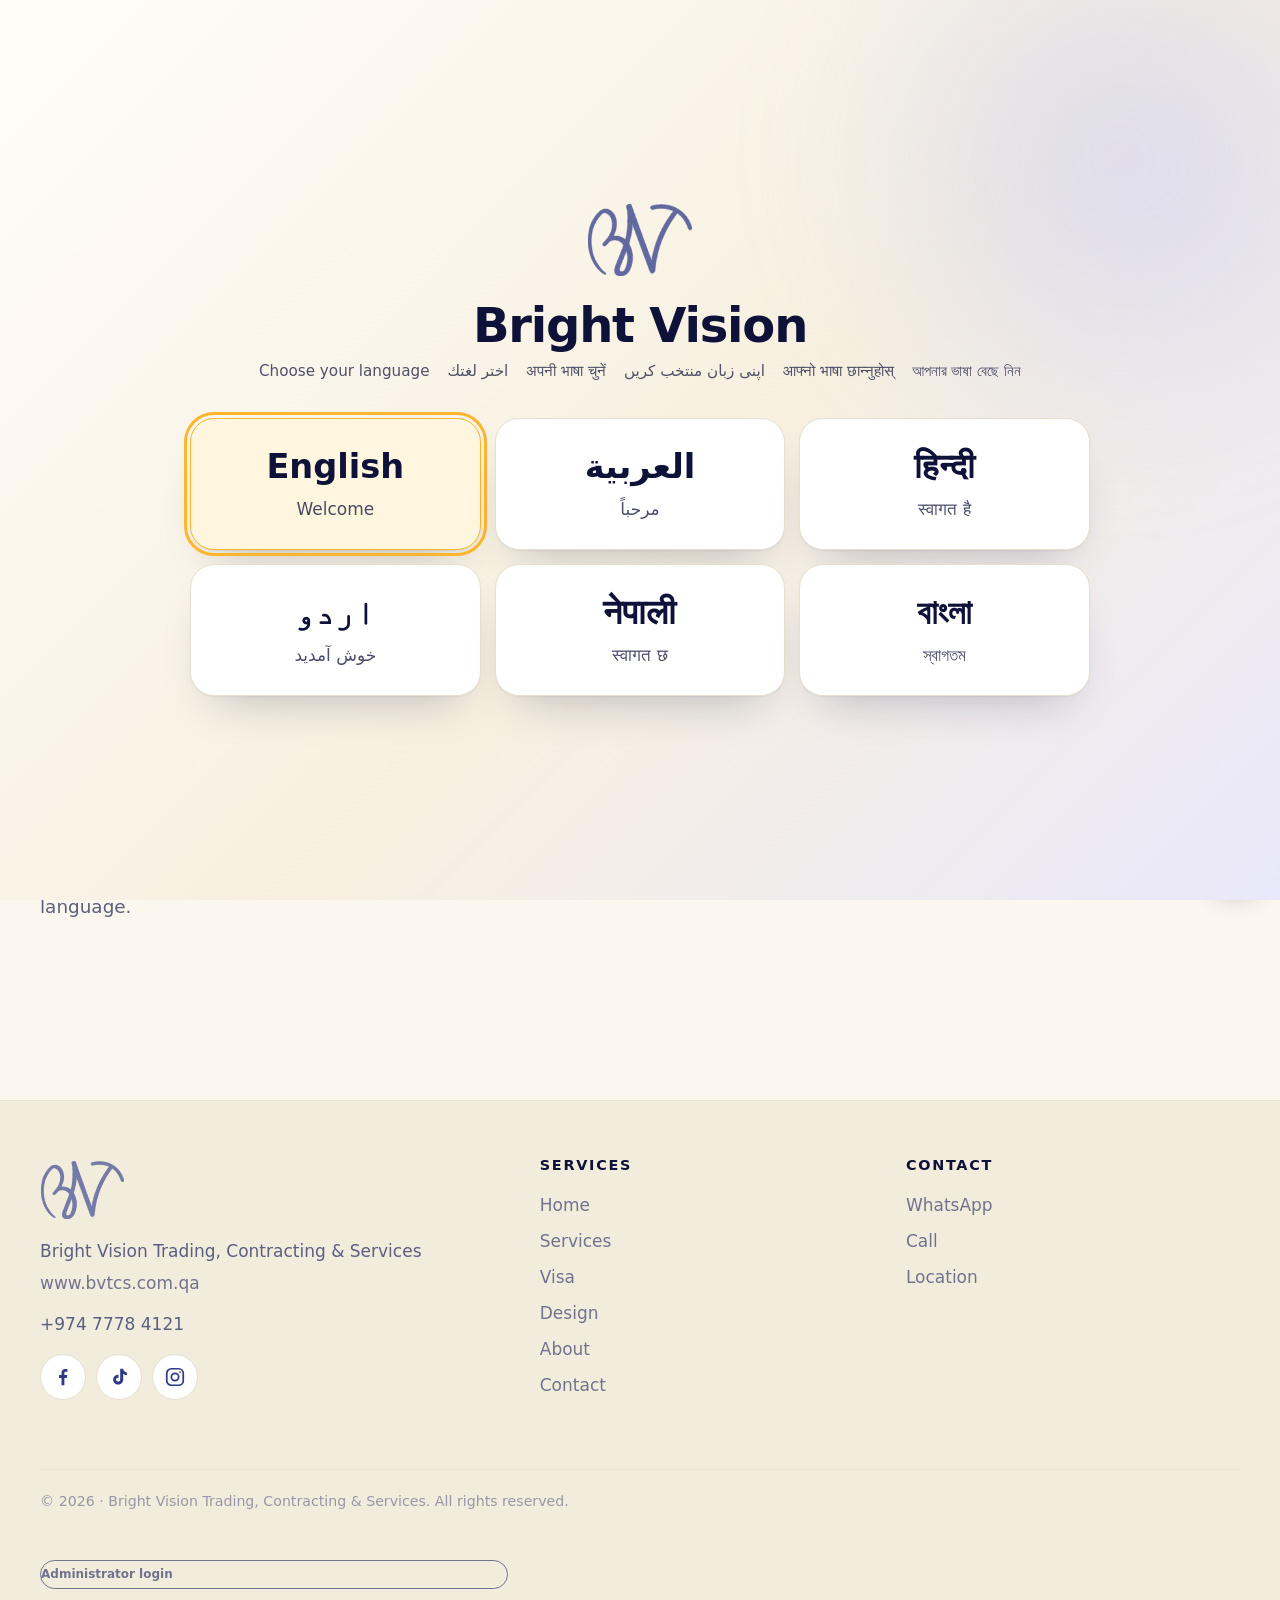
==== commit 4375cb2d: "Load Supabase client only on BVTCS contact and admin pages" ====
--- a/css/style.css
+++ b/css/style.css
@@ -387,3 +387,8 @@
 @media (max-width: 900px) {
   html, body { max-width: 100%; overflow-x: clip; }
 }
+
+/* BVTCS admin entry point */
+.admin-footer-link{display:inline-flex!important;align-items:center;gap:8px;margin-top:14px;padding:9px 13px;border:1px solid currentColor;border-radius:999px;font-size:12px;font-weight:700}
+#req .field select{width:100%;min-height:48px;padding:12px 14px;border:1px solid var(--line,#ddd);border-radius:10px;background:#fff;color:inherit;font:inherit}
+#req .hp-field{position:absolute!important;left:-10000px!important;width:1px!important;height:1px!important;overflow:hidden!important}
